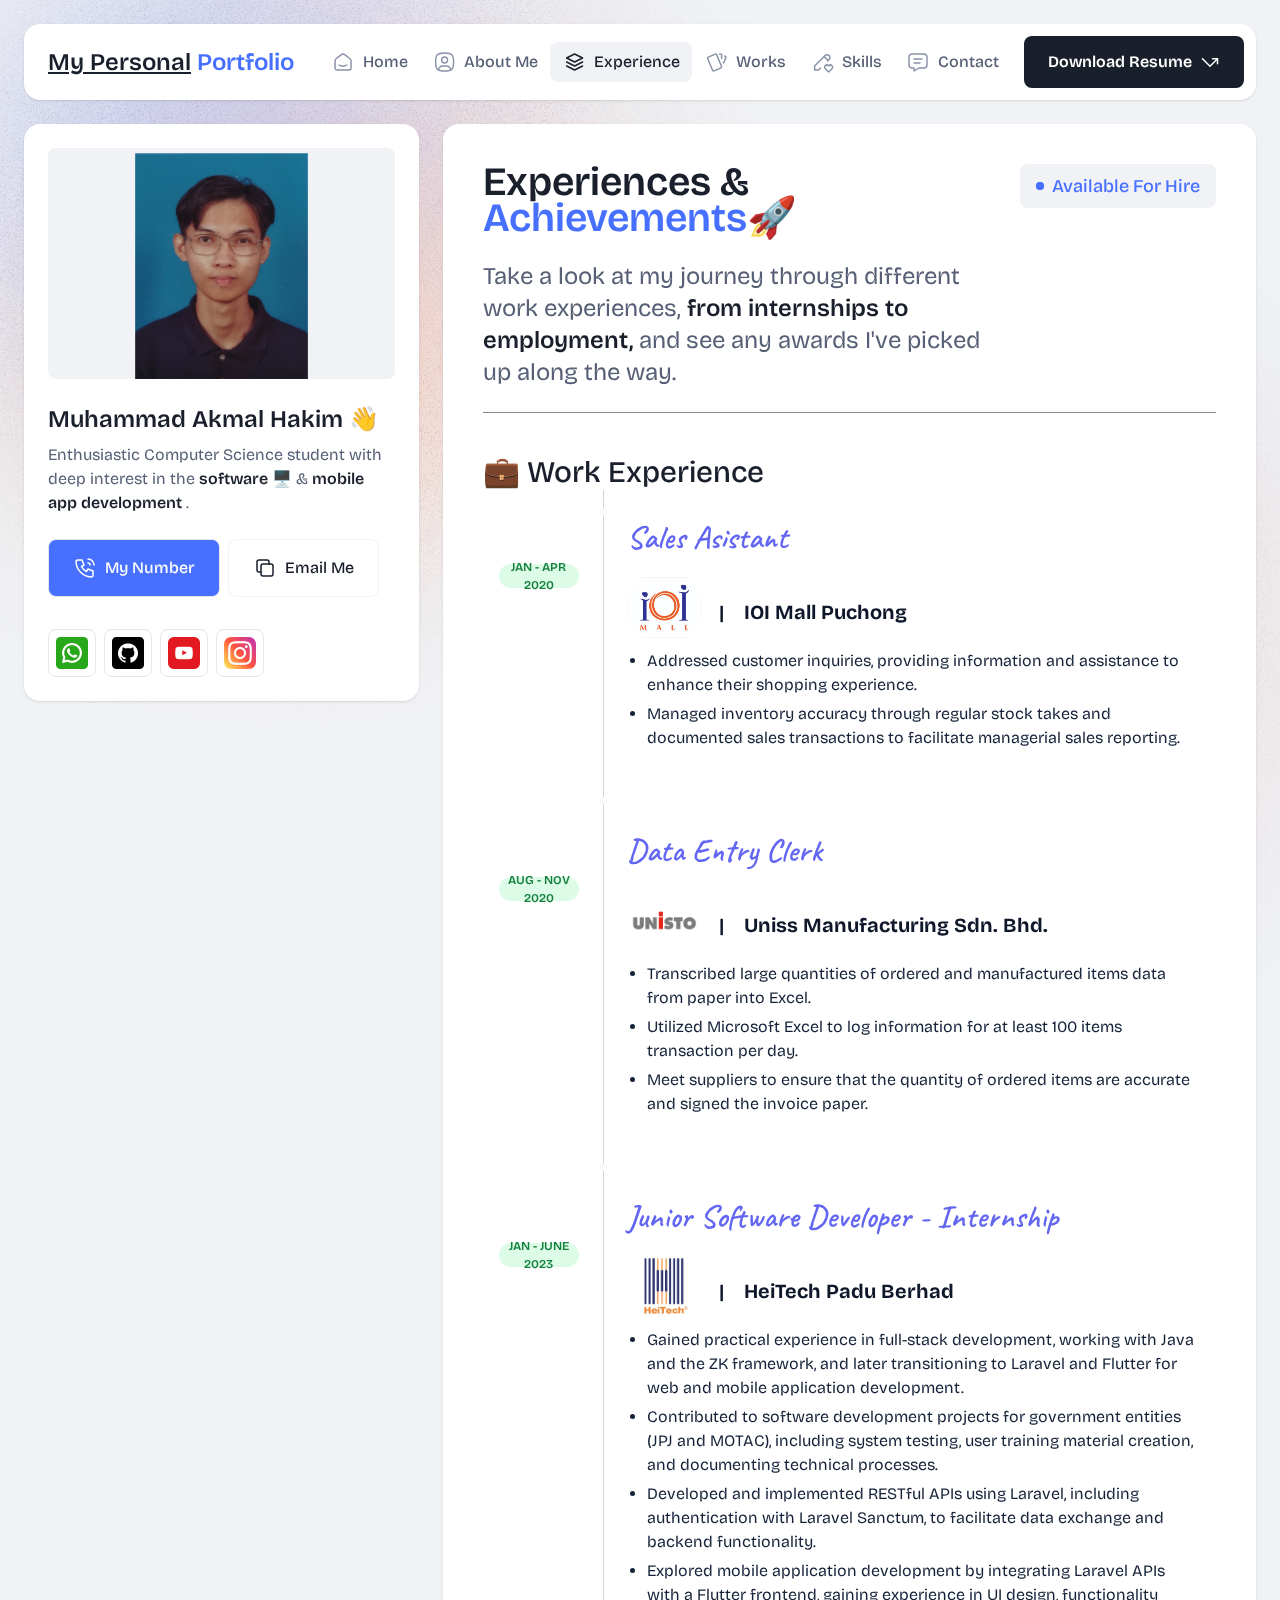
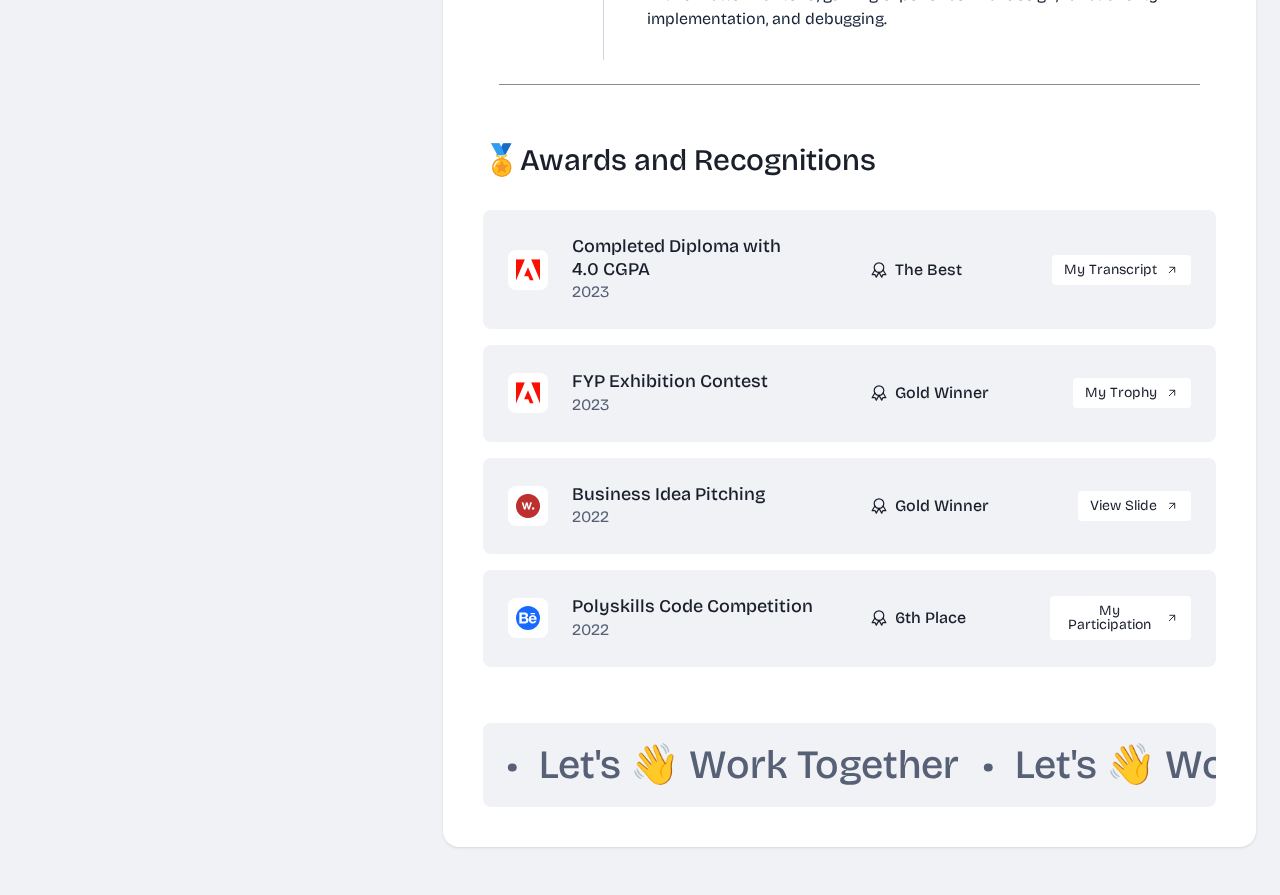
==== experience.html @ c5b94fe8 "Add files via upload" ====
<!DOCTYPE html>
<html lang="en" class="h-full">

<head>
    <!-- Required meta tags -->
    <meta charset="UTF-8" />
    <meta name="viewport" content="width=device-width, initial-scale=1.0" />
    <meta http-equiv="X-UA-Compatible" content="ie=edge" />

    <!-- Title -->
    <title>Project HCI</title>

    <!-- Favicon -->
    <link rel="icon" href="assets/img/favicon.svg" type="image/svg+xml">

    <!-- Fonts -->
    <link rel="preconnect" href="https://fonts.googleapis.com" />
    <link rel="preconnect" href="https://fonts.gstatic.com" crossorigin />
    <link href="https://fonts.googleapis.com/css2?family=Bricolage+Grotesque:opsz,wght@12..96,300;12..96,400;12..96,500;12..96,600;12..96,700&display=swap" rel="stylesheet" />
    <link href="https://fonts.googleapis.com/css2?family=Caveat&display=swap" rel="stylesheet">
    <!-- Styles -->
    <link rel="stylesheet" type="text/css" href="./assets/css/swiper-bundle.min.css" />
    <link rel="stylesheet" type="text/css" href="./assets/css/venobox.min.css" />
    <link rel="stylesheet" type="text/css" href="./assets/css/style.css" />
    <link rel="stylesheet" href="assets/css/showpic.css">
    <!-- <link rel="stylesheet" href="assets/css/timeline.css"> -->

    <!-- <link href="//maxcdn.bootstrapcdn.com/bootstrap/4.1.1/css/bootstrap.min.css" rel="stylesheet" id="bootstrap-css">
<script src="//maxcdn.bootstrapcdn.com/bootstrap/4.1.1/js/bootstrap.min.js"></script>
<script src="//cdnjs.cloudflare.com/ajax/libs/jquery/3.2.1/jquery.min.js"></script> -->
<style>
    .timeline-content ul {
    list-style-type: disc; /* Or 'circle', 'square', etc. */
    padding-left: 20px; /* Adjust for spacing */
}

.timeline-content li {
    margin-bottom: 5px; /* Optional: Add spacing between list items */
}

    h1 {
        font-size: 2.5rem; /* Adjust the size */
        color: #333;       /* Change the color */
        text-align: center; /* Center the text */
        margin-bottom: 1rem; /* Add some spacing below */
    }

    .my-timeline {
        margin-top: -1.5rem; /* Equivalent to -my-6 */
        margin-bottom: -1.5rem;
    }

    .timeline-item-container {
        position: relative;
        padding-left: 2rem; /* Equivalent to pl-8 */
        padding-top: 1.5rem; /* Equivalent to py-6 */
        padding-bottom: 1.5rem;
    }

    @media (min-width: 640px) { /* Equivalent to sm: */
        .timeline-item-container {
            padding-left: 8rem; /* Equivalent to sm:pl-32 */
        }
    }

    .timeline-item-container:last-child::before {
        content: none; /* Equivalent to group-last:before:hidden */
    }

    .timeline-item-container::before {
        content: '';
        position: absolute;
        left: 0.5rem; /* Equivalent to left-2 */
        top: 0;
        height: 100%;
        border-left: 1px solid #CBD5E0; /* Equivalent to bg-slate-300 */
    }

    @media (min-width: 640px) { /* Equivalent to sm: */
        .timeline-item-container::before {
            left: 0rem;
            margin-left: 6.5rem; /* Approximation of sm:before:ml-[6.5rem] */
        }
    }

    .timeline-label {
        font-family: 'Caveat', cursive;
        font-weight: 600;
        font-size: 2rem; /* Equivalent to text-2xl */
        color: #6366f1; /* Equivalent to text-indigo-500 */
        margin-bottom: 0.25rem; /* Equivalent to mb-1 */
    }

    @media (min-width: 640px) { /* Equivalent to sm: */
        .timeline-label {
            margin-bottom: 0; /* Equivalent to sm:mb-0 */
        }
    }

    .timeline-details-container {
        display: flex;
        flex-direction: column;
        align-items: flex-start;
        margin-bottom: 0.25rem; /* Equivalent to mb-1 */
    }

    @media (min-width: 640px) { /* Equivalent to sm: */
        .timeline-details-container {
            flex-direction: row;
        }
    }

    .timeline-marker {
        position: absolute;
        left: 0.5rem; /* Equivalent to left-2 */
        top: 0.75rem; /* Approximate vertical alignment */
        width: 0.5rem; /* Equivalent to w-2 */
        height: 0.5rem; /* Equivalent to h-2 */
        background-color: #4f46e5; /* Equivalent to bg-indigo-600 */
        border: 4px solid #f8fafc; /* Equivalent to border-4 border-slate-50 */
        box-sizing: border-box; /* Equivalent to box-content */
        border-radius: 9999px; /* Equivalent to rounded-full */
        transform: translateX(-50%) translateY(0.375rem); /* Equivalent to -translate-x-1/2 -translate-y-1.5 approximation */
    }

    @media (min-width: 640px) { /* Equivalent to sm: */
        .timeline-marker {
            left: 0rem;
            margin-left: 6.5rem; /* Approximation of sm:after:ml-[6.5rem] */
        }
    }

    .timeline-date {
        position: absolute; /* Equivalent to sm:absolute */
        left: 0; /* Equivalent to sm:left-0 */
        transform: translateY(0.125rem); /* Equivalent to translate-y-0.5 approximation */
        display: inline-flex;
        align-items: center;
        justify-content: center;
        font-size: 0.75rem; /* Equivalent to text-xs */
        font-weight: 600; /* Equivalent to font-semibold */
        text-transform: uppercase;
        width: 5rem; /* Equivalent to w-20 */
        height: 1.5rem; /* Equivalent to h-6 */
        margin-bottom: 0.75rem; /* Equivalent to mb-3 */
        color: #15803d; /* Equivalent to text-emerald-600 */
        background-color: #dcfce7; /* Equivalent to bg-emerald-100 */
        border-radius: 9999px; /* Equivalent to rounded-full */
    }

    @media (min-width: 640px) { /* Equivalent to sm: */
        .timeline-date {
            margin-bottom: 0; /* Equivalent to sm:mb-0 */
        }
    }

    .timeline-title {
        /* border-left: 1px solid #4f46e5;
        height: 70px; */
        margin-left: 17px;
        margin-top: 35px;
        font-size: 1.25rem; /* Equivalent to text-xl */
        font-weight: bold;
        color: #0f172a; /* Equivalent to text-slate-900 */
    }

    .timeline-content {
        color: #152238; /* Equivalent to text-slate-500 */
    }
    .timeline-date-container {
    display: flex;
    flex-direction: column;
    align-items: center; /* Center the year and icon horizontally */
    text-align: center; /* Center the text */
}

.timeline-date {
    font-size: 0.75rem; /* Equivalent to text-xs */
    font-weight: 600; /* Equivalent to font-semibold */
    text-transform: uppercase;
    color: #15803d; /* Equivalent to text-emerald-600 */
    background-color: #dcfce7; /* Equivalent to bg-emerald-100 */
    border-radius: 9999px; /* Equivalent to rounded-full */
    padding: 0.25rem 0.5rem; /* Add some padding */
    margin-bottom: 0.5rem; /* Space between year and icon */
}

.timeline-icon {
    width: 75px; /* Adjust the size of your icon */
    height: 75px; /* Adjust the size of your icon */
    border-radius: 100%; /* Optional: Makes the icon circular */
    object-fit: contain; /* Ensures the image fits within the dimensions without distortion */
    display: block; /* Ensures the icon is treated as a block element */
    margin: 0 auto; /* Centers the icon horizontally */
    margin-top: 0.5rem; /* Adds spacing between the year and the icon */
}

hr.style7 {
	border-top: 1px solid #8c8b8b;
	border-bottom: 1px solid #fff;
}

</style>
</head>


<body class="relative h-screen overflow-y-auto overflow-x-hidden bg-light text-dark dark:bg-dark-2 dark:text-light">
    <div class="mx-auto flex max-w-screen-2xl flex-col justify-between gap-4 p-4 lg:gap-6 lg:p-6">
        <!-- Header -->
        <header class="sticky top-0 z-50">
            <div class="">
                <div class="flex items-center justify-between rounded-2xl bg-white p-3 shadow dark:bg-black dark:shadow-dark">
                    <!-- Logo -->
                    <a href="index.html" class="inline-flex items-center gap-3 px-3 text-2xl font-semibold text-dark dark:text-white">

                        <span><u>My Personal</u> <span class="text-primary"> Portfolio</span> </span>
                    </a>

                    <!-- Navigation menu -->
                    <ul class="hidden flex-1 flex-wrap items-center justify-center lg:flex">
                        <li class="group/menu-item ">
                            <a href="index.html" class="group inline-flex items-center gap-2 rounded-lg px-3 py-2 text-center text-base font-medium text-muted transition hover:bg-light hover:text-dark group-[.active]/menu-item:bg-light group-[.active]/menu-item:text-dark dark:hover:bg-dark-2 dark:hover:text-white dark:group-[.active]/menu-item:bg-dark-2 dark:group-[.active]/menu-item:text-white">
                                <svg xmlns="http://www.w3.org/2000/svg" viewBox="0 0 20 20" fill="none" stroke="currentColor" stroke-linecap="round" stroke-linejoin="round" stroke-width="1.2" class="h-6 w-6 text-[#8991A7] transition group-hover:text-dark group-[.active]/menu-item:text-dark dark:group-hover:text-white dark:group-[.active]/menu-item:text-white">
                                    <path d="M15.833 7.258 11.39 3.802a2.222 2.222 0 0 0-2.728 0L4.216 7.258a2.22 2.22 0 0 0-.858 1.754v6a1.667 1.667 0 0 0 1.667 1.667h10a1.667 1.667 0 0 0 1.667-1.666v-6c0-.686-.317-1.334-.859-1.755Z" />
                                    <path d="M13.333 12.5c-1.841 1.11-4.826 1.11-6.667 0" />
                                </svg>
                                <span>Home</span>
                            </a>
                        </li>
                        <li class="group/menu-item ">
                            <a href="about.html" class="group inline-flex items-center gap-2 rounded-lg px-3 py-2 text-center text-base font-medium text-muted transition hover:bg-light hover:text-dark group-[.active]/menu-item:bg-light group-[.active]/menu-item:text-dark dark:hover:bg-dark-2 dark:hover:text-white dark:group-[.active]/menu-item:bg-dark-2 dark:group-[.active]/menu-item:text-white">
                                <svg xmlns="http://www.w3.org/2000/svg" viewBox="0 0 20 20" fill="none" stroke="currentColor" stroke-linecap="round" stroke-linejoin="round" stroke-width="1.2" class="h-6 w-6 text-[#8991A7] transition group-hover:text-dark group-[.active]/menu-item:text-dark dark:group-hover:text-white dark:group-[.active]/menu-item:text-white">
                                    <path d="M10.5 10.833a2.5 2.5 0 1 0 0-5 2.5 2.5 0 0 0 0 5Z" />
                                    <path d="M10.5 2.5c6 0 7.5 1.5 7.5 7.5s-1.5 7.5-7.5 7.5S3 16 3 10s1.5-7.5 7.5-7.5Z" />
                                    <path d="M5.5 16.708v-.041a3.333 3.333 0 0 1 3.333-3.334h3.334a3.333 3.333 0 0 1 3.333 3.334v.041" />
                                </svg>
                                <span>About Me</span>
                            </a>
                        </li>
                        <li class="group/menu-item active">
                            <a href="experience.html" class="group inline-flex items-center gap-2 rounded-lg px-3 py-2 text-center text-base font-medium text-muted transition hover:bg-light hover:text-dark group-[.active]/menu-item:bg-light group-[.active]/menu-item:text-dark dark:hover:bg-dark-2 dark:hover:text-white dark:group-[.active]/menu-item:bg-dark-2 dark:group-[.active]/menu-item:text-white">
                                <svg xmlns="http://www.w3.org/2000/svg" viewBox="0 0 20 20" fill="none" stroke="currentColor" stroke-linecap="round" stroke-linejoin="round" stroke-width="1.2" class="h-6 w-6 text-[#8991A7] transition group-hover:text-dark group-[.active]/menu-item:text-dark dark:group-hover:text-white dark:group-[.active]/menu-item:text-white">
                                    <path d="M10.5 3.333 3.833 6.667 10.5 10l6.667-3.333L10.5 3.333ZM3.833 10l6.667 3.333L17.167 10M3.833 13.333l6.667 3.334 6.667-3.334" />
                                </svg>
                                <span>Experience</span>
                            </a>
                        </li>
                        <li class="group/menu-item ">
                            <a href="project.html" class="group inline-flex items-center gap-2 rounded-lg px-3 py-2 text-center text-base font-medium text-muted transition hover:bg-light hover:text-dark group-[.active]/menu-item:bg-light group-[.active]/menu-item:text-dark dark:hover:bg-dark-2 dark:hover:text-white dark:group-[.active]/menu-item:bg-dark-2 dark:group-[.active]/menu-item:text-white">
                                <svg xmlns="http://www.w3.org/2000/svg" viewBox="0 0 20 20" fill="none" stroke="currentColor" stroke-linecap="round" stroke-linejoin="round" stroke-width="1.2" class="h-6 w-6 text-[#8991A7] transition group-hover:text-dark group-[.active]/menu-item:text-dark dark:group-hover:text-white dark:group-[.active]/menu-item:text-white">
                                    <path d="m3.503 5.998 5.949-2.591a.8.8 0 0 1 1.058.439l4.103 9.918a.834.834 0 0 1-.428 1.087l-5.948 2.59a.8.8 0 0 1-1.059-.438l-4.103-9.92a.833.833 0 0 1 .428-1.085ZM13 3.333h.833a.833.833 0 0 1 .834.834v2.916M17.167 5c.22.093.433.18.64.263a.833.833 0 0 1 .442 1.092l-1.915 4.478" />
                                </svg>
                                <span>Works</span>
                            </a>
                        </li>
                        <li class="group/menu-item ">
                            <a href="skill.html" class="group inline-flex items-center gap-2 rounded-lg px-3 py-2 text-center text-base font-medium text-muted transition hover:bg-light hover:text-dark group-[.active]/menu-item:bg-light group-[.active]/menu-item:text-dark dark:hover:bg-dark-2 dark:hover:text-white dark:group-[.active]/menu-item:bg-dark-2 dark:group-[.active]/menu-item:text-white">
                                <svg xmlns="http://www.w3.org/2000/svg" viewBox="0 0 20 20" fill="none" stroke="currentColor" stroke-linecap="round" stroke-linejoin="round" stroke-width="1.2" class="h-6 w-6 text-[#8991A7] transition group-hover:text-dark group-[.active]/menu-item:text-dark dark:group-hover:text-white dark:group-[.active]/menu-item:text-white">
                                    <path d="m14.667 9.167 1.25-1.25a2.357 2.357 0 1 0-3.333-3.334l-8.75 8.75v3.334h3.333L8.834 15m2.916-9.583 3.333 3.333m.417 9.583 2.792-2.736a1.785 1.785 0 0 0 .004-2.56 1.87 1.87 0 0 0-2.608-.005l-.186.184-.186-.184a1.869 1.869 0 0 0-2.607-.005 1.787 1.787 0 0 0-.005 2.56l2.796 2.746Z" />
                                </svg>
                                <span>Skills</span>
                            </a>
                        </li>
                        <li class="group/menu-item">
                            <a href="contact.html" class="group inline-flex items-center gap-2 rounded-lg px-3 py-2 text-center text-base font-medium text-muted transition hover:bg-light hover:text-dark group-[.active]/menu-item:bg-light group-[.active]/menu-item:text-dark dark:hover:bg-dark-2 dark:hover:text-white dark:group-[.active]/menu-item:bg-dark-2 dark:group-[.active]/menu-item:text-white">
                                <svg xmlns="http://www.w3.org/2000/svg" viewBox="0 0 20 20" fill="none" stroke="currentColor" stroke-linecap="round" stroke-linejoin="round" stroke-width="1.2" class="h-6 w-6 text-[#8991A7] transition group-hover:text-dark group-[.active]/menu-item:text-dark dark:group-hover:text-white dark:group-[.active]/menu-item:text-white">
                                    <path d="M6.667 7.5h6.666m-6.666 3.333h5M15 3.333a2.5 2.5 0 0 1 2.5 2.5V12.5A2.5 2.5 0 0 1 15 15h-4.167l-4.166 2.5V15H5a2.5 2.5 0 0 1-2.5-2.5V5.833a2.5 2.5 0 0 1 2.5-2.5h10Z" />
                                </svg>
                                <span>Contact</span>
                            </a>
                        </li>
                    </ul>

                    <!-- Header buttons -->
                    <a href="assets/Akmal-Hakim-Resume.docx" class="inline-flex items-center gap-2 rounded-lg bg-dark px-6 py-4 text-center text-base font-semibold leading-tight text-white transition hover:bg-primary dark:bg-dark-2 dark:text-white dark:hover:bg-primary dark:hover:text-white">
                        <span>Download Resume</span>
                        <svg xmlns="http://www.w3.org/2000/svg" fill="none" viewBox="0 0 20 20" stroke="currentColor" stroke-linecap="round" stroke-linejoin="round" stroke-width="1.5" class="h-5 w-5">
                            <path d="M17.5 11.667v-5h-5" />
                            <path d="m17.5 6.667-7.5 7.5-7.5-7.5" />
                        </svg>
                    </a>
                </div>
            </div>
        </header>
        <!-- Header end -->

        <!-- Mobile menu -->
        <div id="mobile-menu" class="hs-overlay fixed bottom-0 start-0 top-0 z-[60] hidden h-full w-64 -translate-x-full transform overflow-y-auto bg-white transition-all duration-300 hs-overlay-open:translate-x-0 dark:bg-black [&::-webkit-scrollbar-thumb]:rounded-full [&::-webkit-scrollbar-thumb]:bg-gray-300 [&::-webkit-scrollbar-track]:bg-gray-100 [&::-webkit-scrollbar]:w-2">
            <div class="flex h-full flex-col justify-between gap-5 p-5">
                <div class="">
                     <!-- Logo -->
                     <a href="index.html" class="inline-flex items-center gap-3 px-3 text-2xl font-semibold text-dark dark:text-white">

                        <span><u>My Personal</u> <span class="text-primary"> Portfolio</span> </span>
                    </a>
                </div>

                <ul class="mt-4 flex flex-1 flex-col gap-2">
                    <li class="group/menu-item ">
                        <a href="index.html" class="group inline-flex w-full items-center gap-2 rounded-lg px-3 py-2 text-center text-base font-medium text-muted transition hover:bg-light hover:text-dark group-[.active]/menu-item:bg-light group-[.active]/menu-item:text-dark dark:hover:bg-dark-2 dark:hover:text-white dark:group-[.active]/menu-item:bg-dark-2 dark:group-[.active]/menu-item:text-white">
                            <svg xmlns="http://www.w3.org/2000/svg" viewBox="0 0 20 20" fill="none" stroke="currentColor" stroke-linecap="round" stroke-linejoin="round" stroke-width="1.2" class="h-6 w-6 text-[#8991A7] transition group-hover:text-dark group-[.active]/menu-item:text-dark dark:group-hover:text-white dark:group-[.active]/menu-item:text-white">
                                <path d="M15.833 7.258 11.39 3.802a2.222 2.222 0 0 0-2.728 0L4.216 7.258a2.22 2.22 0 0 0-.858 1.754v6a1.667 1.667 0 0 0 1.667 1.667h10a1.667 1.667 0 0 0 1.667-1.666v-6c0-.686-.317-1.334-.859-1.755Z" />
                                <path d="M13.333 12.5c-1.841 1.11-4.826 1.11-6.667 0" />
                            </svg>
                            <span>Home</span>
                        </a>
                    </li>
                    <li class="group/menu-item ">
                        <a href="about.html" class="group inline-flex w-full items-center gap-2 rounded-lg px-3 py-2 text-center text-base font-medium text-muted transition hover:bg-light hover:text-dark group-[.active]/menu-item:bg-light group-[.active]/menu-item:text-dark dark:hover:bg-dark-2 dark:hover:text-white dark:group-[.active]/menu-item:bg-dark-2 dark:group-[.active]/menu-item:text-white">
                            <svg xmlns="http://www.w3.org/2000/svg" viewBox="0 0 20 20" fill="none" stroke="currentColor" stroke-linecap="round" stroke-linejoin="round" stroke-width="1.2" class="h-6 w-6 text-[#8991A7] transition group-hover:text-dark group-[.active]/menu-item:text-dark dark:group-hover:text-white dark:group-[.active]/menu-item:text-white">
                                <path d="M10.5 10.833a2.5 2.5 0 1 0 0-5 2.5 2.5 0 0 0 0 5Z" />
                                <path d="M10.5 2.5c6 0 7.5 1.5 7.5 7.5s-1.5 7.5-7.5 7.5S3 16 3 10s1.5-7.5 7.5-7.5Z" />
                                <path d="M5.5 16.708v-.041a3.333 3.333 0 0 1 3.333-3.334h3.334a3.333 3.333 0 0 1 3.333 3.334v.041" />
                            </svg>
                            <span>About</span>
                        </a>
                    </li>
                    <li class="group/menu-item active">
                        <a href="experience.html" class="group inline-flex w-full items-center gap-2 rounded-lg px-3 py-2 text-center text-base font-medium text-muted transition hover:bg-light hover:text-dark group-[.active]/menu-item:bg-light group-[.active]/menu-item:text-dark dark:hover:bg-dark-2 dark:hover:text-white dark:group-[.active]/menu-item:bg-dark-2 dark:group-[.active]/menu-item:text-white">
                            <svg xmlns="http://www.w3.org/2000/svg" viewBox="0 0 20 20" fill="none" stroke="currentColor" stroke-linecap="round" stroke-linejoin="round" stroke-width="1.2" class="h-6 w-6 text-[#8991A7] transition group-hover:text-dark group-[.active]/menu-item:text-dark dark:group-hover:text-white dark:group-[.active]/menu-item:text-white">
                                <path d="M10.5 3.333 3.833 6.667 10.5 10l6.667-3.333L10.5 3.333ZM3.833 10l6.667 3.333L17.167 10M3.833 13.333l6.667 3.334 6.667-3.334" />
                            </svg>
                            <span>Services</span>
                        </a>
                    </li>
                    <li class="group/menu-item ">
                        <a href="project.html" class="group inline-flex w-full items-center gap-2 rounded-lg px-3 py-2 text-center text-base font-medium text-muted transition hover:bg-light hover:text-dark group-[.active]/menu-item:bg-light group-[.active]/menu-item:text-dark dark:hover:bg-dark-2 dark:hover:text-white dark:group-[.active]/menu-item:bg-dark-2 dark:group-[.active]/menu-item:text-white">
                            <svg xmlns="http://www.w3.org/2000/svg" viewBox="0 0 20 20" fill="none" stroke="currentColor" stroke-linecap="round" stroke-linejoin="round" stroke-width="1.2" class="h-6 w-6 text-[#8991A7] transition group-hover:text-dark group-[.active]/menu-item:text-dark dark:group-hover:text-white dark:group-[.active]/menu-item:text-white">
                                <path d="m3.503 5.998 5.949-2.591a.8.8 0 0 1 1.058.439l4.103 9.918a.834.834 0 0 1-.428 1.087l-5.948 2.59a.8.8 0 0 1-1.059-.438l-4.103-9.92a.833.833 0 0 1 .428-1.085ZM13 3.333h.833a.833.833 0 0 1 .834.834v2.916M17.167 5c.22.093.433.18.64.263a.833.833 0 0 1 .442 1.092l-1.915 4.478" />
                            </svg>
                            <span>Works</span>
                        </a>
                    </li>
                    <li class="group/menu-item ">
                        <a href="skill.html" class="group inline-flex w-full items-center gap-2 rounded-lg px-3 py-2 text-center text-base font-medium text-muted transition hover:bg-light hover:text-dark group-[.active]/menu-item:bg-light group-[.active]/menu-item:text-dark dark:hover:bg-dark-2 dark:hover:text-white dark:group-[.active]/menu-item:bg-dark-2 dark:group-[.active]/menu-item:text-white">
                            <svg xmlns="http://www.w3.org/2000/svg" viewBox="0 0 20 20" fill="none" stroke="currentColor" stroke-linecap="round" stroke-linejoin="round" stroke-width="1.2" class="h-6 w-6 text-[#8991A7] transition group-hover:text-dark group-[.active]/menu-item:text-dark dark:group-hover:text-white dark:group-[.active]/menu-item:text-white">
                                <path d="m14.667 9.167 1.25-1.25a2.357 2.357 0 1 0-3.333-3.334l-8.75 8.75v3.334h3.333L8.834 15m2.916-9.583 3.333 3.333m.417 9.583 2.792-2.736a1.785 1.785 0 0 0 .004-2.56 1.87 1.87 0 0 0-2.608-.005l-.186.184-.186-.184a1.869 1.869 0 0 0-2.607-.005 1.787 1.787 0 0 0-.005 2.56l2.796 2.746Z" />
                            </svg>
                            <span>Blog</span>
                        </a>
                    </li>
                    <li class="group/menu-item ">
                        <a href="contact.html" class="group inline-flex w-full items-center gap-2 rounded-lg px-3 py-2 text-center text-base font-medium text-muted transition hover:bg-light hover:text-dark group-[.active]/menu-item:bg-light group-[.active]/menu-item:text-dark dark:hover:bg-dark-2 dark:hover:text-white dark:group-[.active]/menu-item:bg-dark-2 dark:group-[.active]/menu-item:text-white">
                            <svg xmlns="http://www.w3.org/2000/svg" viewBox="0 0 20 20" fill="none" stroke="currentColor" stroke-linecap="round" stroke-linejoin="round" stroke-width="1.2" class="h-6 w-6 text-[#8991A7] transition group-hover:text-dark group-[.active]/menu-item:text-dark dark:group-hover:text-white dark:group-[.active]/menu-item:text-white">
                                <path d="M6.667 7.5h6.666m-6.666 3.333h5M15 3.333a2.5 2.5 0 0 1 2.5 2.5V12.5A2.5 2.5 0 0 1 15 15h-4.167l-4.166 2.5V15H5a2.5 2.5 0 0 1-2.5-2.5V5.833a2.5 2.5 0 0 1 2.5-2.5h10Z" />
                            </svg>
                            <span>Contact</span>
                        </a>
                    </li>
                </ul>

                <div class="flex flex-col gap-3">
                    <button data-hs-theme-click-value="dark" class="hs-dark-mode flex w-full items-center justify-start gap-2 rounded-lg px-4 py-2 text-center text-sm text-muted transition hover:bg-light hs-dark-mode-active:hidden dark:hover:bg-dark dark:hover:text-white">
                        <svg xmlns="http://www.w3.org/2000/svg" fill="currentColor" viewBox="0 0 24 24" class="h-6 w-6">
                            <path d="M11.8 3a8.656 8.656 0 0 0-4.523 1.28A8.918 8.918 0 0 0 4.04 7.756a9.167 9.167 0 0 0 .44 9.24 8.863 8.863 0 0 0 3.553 3.137 8.633 8.633 0 0 0 4.624.824 8.69 8.69 0 0 0 4.381-1.723 8.973 8.973 0 0 0 2.892-3.78c.3-.738-.419-1.48-1.142-1.179a5.604 5.604 0 0 1-3.892.15 5.74 5.74 0 0 1-3.083-2.431 5.956 5.956 0 0 1-.848-3.886c.17-1.357.8-2.61 1.78-3.541l.069-.072c.485-.567.099-1.488-.668-1.488h-.234l-.06-.005L11.8 3Z" />
                        </svg>

                        <span>Change appearance</span>
                    </button>

                    <button data-hs-theme-click-value="light" class="hs-dark-mode hidden w-full items-center justify-start gap-2 rounded-lg px-4 py-2 text-center text-sm text-muted transition hover:bg-light hs-dark-mode-active:flex dark:hover:bg-dark dark:hover:text-white">
                        <svg xmlns="http://www.w3.org/2000/svg" fill="currentColor" viewBox="0 0 24 24" class="h-6 w-6">
                            <path d="M10 15.833a.833.833 0 0 1 .828.736l.005.098v.833a.833.833 0 0 1-1.66.097l-.006-.097v-.833a.833.833 0 0 1 .833-.834Zm5.26-1.741.08.069.582.583a.833.833 0 0 1-1.1 1.248l-.078-.07-.583-.583a.833.833 0 0 1 1.015-1.306l.085.059Zm-9.42.068a.833.833 0 0 1 .068 1.1l-.069.08-.583.582a.833.833 0 0 1-1.248-1.1l.07-.078.583-.583a.833.833 0 0 1 1.178 0ZM3.333 9.167a.833.833 0 0 1 .098 1.66l-.098.006H2.5a.833.833 0 0 1-.098-1.66l.098-.006h.833Zm14.167 0a.833.833 0 0 1 .098 1.66l-.098.006h-.833a.833.833 0 0 1-.098-1.66l.098-.006h.833ZM5.178 4.008l.078.07.583.583a.833.833 0 0 1-1.1 1.247l-.078-.069-.583-.583A.833.833 0 0 1 5.092 3.95l.086.058Zm10.744.069a.833.833 0 0 1 .07 1.1l-.07.079-.583.583a.833.833 0 0 1-1.247-1.1l.069-.078.583-.584a.833.833 0 0 1 1.178 0ZM10 1.667a.833.833 0 0 1 .828.736l.005.097v.833a.833.833 0 0 1-1.66.098l-.006-.098V2.5A.833.833 0 0 1 10 1.667Zm0 4.166a4.167 4.167 0 1 1-4.163 4.348L5.833 10l.004-.18A4.167 4.167 0 0 1 10 5.832Z" />
                        </svg>

                        <span>Change appearance</span>
                    </button>

                    <a href="contact.html" class="inline-flex w-full items-center justify-center gap-2 rounded-lg bg-dark px-6 py-4 text-center text-base font-semibold leading-tight text-white transition hover:bg-primary dark:bg-dark-2 dark:text-white dark:hover:bg-primary dark:hover:text-white">
                        <span>Let's Talk</span>
                        <svg xmlns="http://www.w3.org/2000/svg" fill="none" viewBox="0 0 20 20" stroke="currentColor" stroke-linecap="round" stroke-linejoin="round" stroke-width="1.5" class="h-5 w-5">
                            <path d="M17.5 11.667v-5h-5" />
                            <path d="m17.5 6.667-7.5 7.5-7.5-7.5" />
                        </svg>
                    </a>
                </div>
            </div>
        </div>


        <main class="grid grid-cols-1 gap-4 lg:grid-cols-3 lg:gap-6">
            <!-- Intro -->
            <div class="">
                <div class="rounded-2xl bg-white p-6 shadow dark:bg-black dark:shadow-dark lg:sticky lg:top-24">
                    <div class="aspect-6/4 overflow-hidden rounded-lg bg-light pt-4 text-center dark:bg-dark-2">
                        <img src="assets/img/profile.png" alt="" class="inline-block h-full w-full scale-110 object-contain object-bottom" />
                    </div>

                    <div class="mt-6">
                        <h3 class="text-2xl font-semibold dark:text-light">Muhammad Akmal Hakim 👋</h3>
                        <p class="mt-2 text-muted dark:text-light/70">
                            Enthusiastic Computer Science student with deep interest in the
                            <span class="font-semibold text-dark dark:text-white">
                                software
                                </span>
                            🖥️ &
                            <span class="font-semibold text-dark dark:text-white">
                                mobile app development
                                </span>
                        .
                        </p>

                        <!-- CTA buttons -->
                    <div class="mt-6 flex flex-wrap gap-2">
                        <button type="button" data-clipboard-text="+601172731088" data-clipboard-action="copy" data-clipboard-success-text="Phone number copied!" class="js-clipboard hs-tooltip inline-flex items-center gap-x-2 rounded-lg border border-primary bg-primary px-6 py-4 font-medium text-white transition hover:bg-blue-600 focus:outline-none focus:ring disabled:pointer-events-none disabled:opacity-50">
                            <svg xmlns="http://www.w3.org/2000/svg" viewBox="0 0 24 24" fill="none" stroke="currentColor" stroke-linecap="round" stroke-linejoin="round" stroke-width="1.5" class="h-6 w-6">
                                <path d="M5 4h4l2 5-2.5 1.5a11 11 0 0 0 5 5L15 13l5 2v4a2 2 0 0 1-2 2A16 16 0 0 1 3 6a2 2 0 0 1 2-2Zm10 3a2 2 0 0 1 2 2m-2-6a6 6 0 0 1 6 6" />
                            </svg>
                            <span>My Number</span>
                            <span
                                class="hs-tooltip-content invisible z-10 hidden rounded-lg bg-gray-900 px-2 py-1 text-xs font-medium text-white opacity-0 shadow-sm transition-opacity dark:bg-slate-700"
                                role="tooltip">
                                Phone number copied!
                            </span>
                        </button>
                        <a href="https://mail.google.com/mail/?view=cm&to=mkim8189@gmail.com" class="inline-flex items-center gap-x-2 rounded-lg border border-light bg-transparent px-6 py-4 font-medium text-dark transition [--trigger:focus] hover:bg-light focus:outline-none focus:ring disabled:pointer-events-none disabled:opacity-50 dark:border-dark dark:text-light/70 dark:hover:bg-dark dark:hover:text-white" target="_blank" rel="noopener noreferrer">
                            <svg xmlns="http://www.w3.org/2000/svg" viewBox="0 0 24 24" fill="none" stroke="currentColor" stroke-linecap="round" stroke-linejoin="round" stroke-width="1.5" class="h-6 w-6">
                                <path d="M8 10a2 2 0 0 1 2-2h8a2 2 0 0 1 2 2v8a2 2 0 0 1-2 2h-8a2 2 0 0 1-2-2v-8Z" />
                                <path d="M16 8V6a2 2 0 0 0-2-2H6a2 2 0 0 0-2 2v8a2 2 0 0 0 2 2h2" />
                            </svg>
                            <span>Email Me</span>
                        </a>
                    </div>

                    <!-- Social -->
                    <div class="mt-8 flex flex-wrap items-center gap-2">
                        <a href="https://wa.me/qr/MSPAYRJ6DAR3L1" target="_blank" rel="noopener noreferrer" class="flex h-12 w-12 items-center justify-center rounded-lg border border-slate-200 bg-transparent text-center text-slate-600 transition hover:text-primary focus:outline-none focus:ring disabled:pointer-events-none disabled:opacity-50 dark:border-transparent dark:bg-dark-2 dark:text-slate-500 dark:hover:text-primary">
                            <img src="assets/img/whatsapp.png" alt="WhatsApp" class="h-8 w-8">
                        </a>
                        <a href="https://github.com/MalKim007" target="_blank" rel="noopener noreferrer" class="flex h-12 w-12 items-center justify-center rounded-lg border border-slate-200 bg-transparent text-center text-slate-600 transition hover:text-primary focus:outline-none focus:ring disabled:pointer-events-none disabled:opacity-50 dark:border-transparent dark:bg-dark-2 dark:text-slate-500 dark:hover:text-primary">
                            <img src="assets/img/github.png" alt="GitHub" class="h-8 w-8">
                        </a>
                        <a href="https://www.youtube.com/@malkim007" target="_blank" rel="noopener noreferrer" class="flex h-12 w-12 items-center justify-center rounded-lg border border-slate-200 bg-transparent text-center text-slate-600 transition hover:text-primary focus:outline-none focus:ring disabled:pointer-events-none disabled:opacity-50 dark:border-transparent dark:bg-dark-2 dark:text-slate-500 dark:hover:text-primary">
                            <img src="assets/img/youtube.png" alt="YouTube" class="h-8 w-8">
                        </a>
                        <a href="https://www.instagram.com/mal7kim_?igsh=MTcyd2lkbmZ3aXdxdA==" target="_blank" rel="noopener noreferrer" class="flex h-12 w-12 items-center justify-center rounded-lg border border-slate-200 bg-transparent text-center text-slate-600 transition hover:text-primary focus:outline-none focus:ring disabled:pointer-events-none disabled:opacity-50 dark:border-transparent dark:bg-dark-2 dark:text-slate-500 dark:hover:text-primary">
                            <img src="assets/img/instagram.png" alt="Instagram" class="h-8 w-8">
                        </a>
                    </div>
                    </div>
                </div>
            </div>

            <!-- Services -->
            <div class="rounded-2xl bg-white p-6 shadow dark:bg-black dark:shadow-dark lg:col-span-2 lg:p-10">
                <div class="flex flex-col-reverse items-start gap-6 lg:flex-row lg:gap-10">
                    <div class="">
                        <h2 class="text-3xl font-semibold text-dark dark:text-light lg:text-[40px]">
                            Experiences & <span class="text-primary">Achievements🚀</span>
                        </h2>
                        <p class="mt-4 text-lg text-muted dark:text-light/70 lg:mt-6 lg:text-2xl">
                            Take a look at my journey through different work experiences,  
                            <span class="font-semibold text-dark dark:text-white">
                                from internships to employment,
								</span>
                                and see any awards I've picked up along the way.
                        </p>
                    </div>
                    <div class="flex items-center justify-center gap-2 whitespace-nowrap rounded-lg bg-light px-4 py-2 text-center text-base font-medium leading-none text-primary dark:bg-dark-2 lg:text-lg">
                        <span class="relative flex h-2 w-2 shrink-0">
								<span
									class="absolute inline-flex h-full w-full animate-ping rounded-full bg-primary opacity-75 dark:bg-light"></span>
                        <span
									class="relative inline-flex h-2 w-2 rounded-full bg-primary"></span>
                        </span>
                        <span>Available For Hire</span>
                    </div>
                </div>

               <!-- timeline -->
               <br><hr class="style7"> <br >
<h1></h1>
<h3 class="text-2xl font-medium text-dark dark:text-light lg:text-3xl">
    💼 Work Experience
</h3>
<!-- <div class="timeline-title">Acme was founded in Milan, Italy</div> -->
<br>
<div class="w-full max-w-6xl mx-auto px-4 md:px-6 py-24">
    <div class="flex flex-col justify-center divide-y divide-slate-200 [&>*]:py-16">

        <div class="w-full max-w-3xl mx-auto">
            <div class="my-timeline">

                <!-- Item #1 -->
                <div class="timeline-item-container">
                    <!-- Purple label -->
                    <div class="timeline-label">Sales Asistant</div>
                    <!-- Vertical line (::before) ~ Date ~ Title ~ Circle marker (::after) -->
                    <div class="timeline-details-container">
                        <div class="timeline-date-container">
                            <time class="timeline-date">Jan - Apr 2020</time>
                            <img src="assets/img/ioi.jpg" alt="Timeline Icon" class="timeline-icon"> <!-- Your custom icon -->
                        </div>
                        <div class="timeline-marker"></div>
                        <div class="timeline-title">| &nbsp;&nbsp; IOI Mall Puchong</div>
                    </div>
                    
                    <!-- Content -->
                    <div class="timeline-content">
                        <ul>
                            <li>Addressed customer inquiries, providing information and assistance to enhance their shopping experience.</li>
                            <li>Managed inventory accuracy through regular stock takes and documented sales transactions to facilitate managerial sales reporting.</li>
                            
                          </ul>
                    </div>
                </div>

                <!-- Item #2 -->
                <div class="timeline-item-container">
                    <!-- Purple label -->
                     <br>
                    <div class="timeline-label">Data Entry Clerk</div>
                    <!-- Vertical line (::before) ~ Date ~ Title ~ Circle marker (::after) -->
                    <div class="timeline-details-container">
                        <div class="timeline-date-container">
                            <time class="timeline-date">Aug - Nov 2020</time>
                            <img src="assets/img/unisto.webp" alt="Timeline Icon" class="timeline-icon"> <!-- Your custom icon -->
                        </div>
                        <div class="timeline-marker"></div>
                        <div class="timeline-title">| &nbsp;&nbsp; Uniss Manufacturing Sdn. Bhd.</div>
                    </div>
                    
                    <!-- Content -->
                    <div class="timeline-content">
                        <ul>
                            <li>Transcribed large quantities of ordered and manufactured items data from paper into Excel.</li>
                            <li>Utilized Microsoft Excel to log information for at least 100 items transaction per day.</li>
                            <li>Meet suppliers to ensure that the quantity of ordered items are accurate and signed the invoice paper.
                            </li>
                          </ul>
                    </div>
                </div>

                <!-- Item #3 -->
                <div class="timeline-item-container">
                    <!-- Purple label -->
                     <br>
                    <div class="timeline-label">Junior Software Developer - Internship</div>
                    <!-- Vertical line (::before) ~ Date ~ Title ~ Circle marker (::after) -->
                    <div class="timeline-details-container">
                        <div class="timeline-date-container">
                            <time class="timeline-date">Jan - June 2023</time>
                            <img src="assets/img/htp.jpg" alt="Timeline Icon" class="timeline-icon"> <!-- Your custom icon -->
                        </div>
                        <div class="timeline-marker"></div>
                        <div class="timeline-title">| &nbsp;&nbsp; HeiTech Padu Berhad</div>
                    </div>
                    
                    <!-- Content -->
                    <div class="timeline-content">
                        <ul>
                            <li>Gained practical experience in full-stack development, working with Java and the ZK framework, and later transitioning to Laravel and Flutter for web and mobile application development.</li>
                            <li>Contributed to software development projects for government entities (JPJ and MOTAC), including system testing, user training material creation, and documenting technical processes.</li>
                            <li>Developed and implemented RESTful APIs using Laravel, including authentication with Laravel Sanctum, to facilitate data exchange and backend functionality.</li>
                            <li>Explored mobile application development by integrating Laravel APIs with a Flutter frontend, gaining experience in UI design, functionality implementation, and debugging.</li>
                          </ul>
                    </div>
                </div>

                 <br><hr class="style7"> <br >

            </div>
        </div>

    </div>
</div>
                
                

            

                <!-- Awards -->
                <div class="mt-10 lg:mt-14">
                    <h3 class="text-2xl font-medium text-dark dark:text-light lg:text-3xl">
                        🏅Awards and Recognitions
                    </h3>
                    <div class="mt-8 space-y-4">

                        <!-- 1 here will be pdf -->
                        <div class="group relative grid grid-cols-1 items-center gap-4 rounded-lg border border-transparent bg-light p-6 transition hover:border-light hover:bg-white dark:bg-dark-2 dark:hover:border-primary dark:hover:bg-black md:grid-cols-4 xl:gap-10">
                            <div class="flex flex-col gap-4 md:col-span-2 md:flex-row md:items-center md:gap-6">
                                <div class="grid h-10 w-10 shrink-0 place-content-center rounded-lg bg-white transition group-hover:bg-light dark:bg-black dark:group-hover:bg-dark-2">
                                    <img src="assets/img/adobe.svg" alt="" class="h-6 w-6 shrink-0" />
                                </div>
                                <div class="">
                                    <h5 class="font-medium leading-tight text-dark dark:text-light xl:text-lg xl:leading-tight">
                                        Completed Diploma with <br>4.0 CGPA
                                    </h5>
                                    <p class="text-muted">2023</p>
                                </div>
                            </div>

                            <div class="flex items-center gap-1.5">
                                <svg xmlns="http://www.w3.org/2000/svg" viewBox="0 0 24 25" fill="none" stroke="currentColor" stroke-linecap="round" stroke-linejoin="round" stroke-width="1.5" class="h-5 w-5 shrink-0">
                                    <path d="M6 9.5a6 6 0 1 0 12 0 6 6 0 0 0-12 0Z" />
                                    <path d="m12 15.5 3.4 5.89 1.598-3.233 3.598.232-3.4-5.889m-10.394 0-3.4 5.89L7 18.157l1.598 3.232 3.4-5.889" />
                                </svg>
                                <h5 class="font-medium leading-tight text-dark dark:text-light">
                                    The Best
                                </h5>
                            </div>

                            <div class="text-right">
                                <a href="#" id="showPdfBtn1" class="inline-flex items-center justify-center gap-2 rounded bg-white px-3 py-2 text-center text-sm leading-none text-dark transition after:absolute after:inset-0 after:h-full after:w-full after:content-[''] hover:bg-light hover:text-primary dark:bg-black dark:text-light/70 dark:hover:bg-dark-2 dark:hover:text-primary">
                                    <span>My Transcript</span>
                                    <svg xmlns="http://www.w3.org/2000/svg" viewBox="0 0 14 15" fill="none" stroke="currentColor" stroke-linecap="round" stroke-linejoin="round" class="h-3.5 w-3.5 shrink-0">
                                        <path d="m9.917 4.583-5.834 5.834m.584-5.834h5.25v5.25" />
                                    </svg>
                                </a>
                            </div>
                        </div>

                        <div id="pdfOverlay1" class="overlay">
                            <span class="close-btn">×</span>
                            <embed id="overlayPdf1" src="assets/img/dip-transcript.pdf" type="application/pdf" width="80%" height="80%">
                        </div>

                        <!-- 2 here will be img-->
                        <div class="group relative grid grid-cols-1 items-center gap-4 rounded-lg border border-transparent bg-light p-6 transition hover:border-light hover:bg-white dark:bg-dark-2 dark:hover:border-primary dark:hover:bg-black md:grid-cols-4 xl:gap-10">
                            <div class="flex flex-col gap-4 md:col-span-2 md:flex-row md:items-center md:gap-6">
                                <div class="grid h-10 w-10 shrink-0 place-content-center rounded-lg bg-white transition group-hover:bg-light dark:bg-black dark:group-hover:bg-dark-2">
                                    <img src="assets/img/adobe.svg" alt="" class="h-6 w-6 shrink-0" />
                                </div>
                                <div class="">
                                    <h5 class="font-medium leading-tight text-dark dark:text-light xl:text-lg xl:leading-tight">
                                        FYP Exhibition Contest
                                    </h5>
                                    <p class="text-muted">2023</p>
                                </div>
                            </div>

                            <div class="flex items-center gap-1.5">
                                <svg xmlns="http://www.w3.org/2000/svg" viewBox="0 0 24 25" fill="none" stroke="currentColor" stroke-linecap="round" stroke-linejoin="round" stroke-width="1.5" class="h-5 w-5 shrink-0">
                                    <path d="M6 9.5a6 6 0 1 0 12 0 6 6 0 0 0-12 0Z" />
                                    <path d="m12 15.5 3.4 5.89 1.598-3.233 3.598.232-3.4-5.889m-10.394 0-3.4 5.89L7 18.157l1.598 3.232 3.4-5.889" />
                                </svg>
                                <h5 class="font-medium leading-tight text-dark dark:text-light">
                                    Gold Winner
                                </h5>
                            </div>

                            <div class="text-right">
                                <a href="#" id="showImageBtn2" class="inline-flex items-center justify-center gap-2 rounded bg-white px-3 py-2 text-center text-sm leading-none text-dark transition after:absolute after:inset-0 after:h-full after:w-full after:content-[''] hover:bg-light hover:text-primary dark:bg-black dark:text-light/70 dark:hover:bg-dark-2 dark:hover:text-primary">
                                    <span>My Trophy</span>
                                    <svg xmlns="http://www.w3.org/2000/svg" viewBox="0 0 14 15" fill="none" stroke="currentColor" stroke-linecap="round" stroke-linejoin="round" class="h-3.5 w-3.5 shrink-0">
                                        <path d="m9.917 4.583-5.834 5.834m.584-5.834h5.25v5.25" />
                                    </svg>
                                </a>
                            </div>
                        </div>

                        <div id="imageOverlay2" class="overlay">
                            <span class="close-btn">×</span>
                            <img id="overlayImage2" src="assets/img/best-presenter.jpg" alt="My Picture">
                        </div>

                        <!-- 3 here will be pdf -->
                        <div class="group relative grid grid-cols-1 items-center gap-4 rounded-lg border border-transparent bg-light p-6 transition hover:border-light hover:bg-white dark:bg-dark-2 dark:hover:border-primary dark:hover:bg-black md:grid-cols-4 xl:gap-10">
                            <div class="flex flex-col gap-4 md:col-span-2 md:flex-row md:items-center md:gap-6">
                                <div class="grid h-10 w-10 shrink-0 place-content-center rounded-lg bg-white transition group-hover:bg-light dark:bg-black dark:group-hover:bg-dark-2">
                                    <img src="assets/img/awwwards.png" alt="" class="h-6 w-6 shrink-0" />
                                </div>
                                <div class="">
                                    <h5 class="font-medium leading-tight text-dark dark:text-light xl:text-lg xl:leading-tight">
                                        Business Idea Pitching
                                    </h5>
                                    <p class="text-muted">2022</p>
                                </div>
                            </div>

                            <div class="flex items-center gap-1.5">
                                <svg xmlns="http://www.w3.org/2000/svg" viewBox="0 0 24 25" fill="none" stroke="currentColor" stroke-linecap="round" stroke-linejoin="round" stroke-width="1.5" class="h-5 w-5 shrink-0">
                                    <path d="M6 9.5a6 6 0 1 0 12 0 6 6 0 0 0-12 0Z" />
                                    <path d="m12 15.5 3.4 5.89 1.598-3.233 3.598.232-3.4-5.889m-10.394 0-3.4 5.89L7 18.157l1.598 3.232 3.4-5.889" />
                                </svg>
                                <h5 class="font-medium leading-tight text-dark dark:text-light">
                                    Gold Winner
                                </h5>
                            </div>

                            <div class="text-right">
                                <a href="#" id="showPdfBtn3" class="inline-flex items-center justify-center gap-2 rounded bg-white px-3 py-2 text-center text-sm leading-none text-dark transition after:absolute after:inset-0 after:h-full after:w-full after:content-[''] hover:bg-light hover:text-primary dark:bg-black dark:text-light/70 dark:hover:bg-dark-2 dark:hover:text-primary">
                                    <span>View Slide</span>
                                    <svg xmlns="http://www.w3.org/2000/svg" viewBox="0 0 14 15" fill="none" stroke="currentColor" stroke-linecap="round" stroke-linejoin="round" class="h-3.5 w-3.5 shrink-0">
                                        <path d="m9.917 4.583-5.834 5.834m.584-5.834h5.25v5.25" />
                                    </svg>
                                </a>
                            </div>
                        </div>

                        <div id="pdfOverlay3" class="overlay">
                            <span class="close-btn">×</span>
                            <embed id="overlayPdf3" src="assets/img/slide.pdf" type="application/pdf" width="80%" height="80%">
                        </div>

                        <!-- 4 here will be img -->
                        <div class="group relative grid grid-cols-1 items-center gap-4 rounded-lg border border-transparent bg-light p-6 transition hover:border-light hover:bg-white dark:bg-dark-2 dark:hover:border-primary dark:hover:bg-black md:grid-cols-4 xl:gap-10">
                            <div class="flex flex-col gap-4 md:col-span-2 md:flex-row md:items-center md:gap-6">
                                <div class="grid h-10 w-10 shrink-0 place-content-center rounded-lg bg-white transition group-hover:bg-light dark:bg-black dark:group-hover:bg-dark-2">
                                    <img src="assets/img/behance.svg" alt="" class="h-6 w-6 shrink-0" />
                                </div>
                                <div class="">
                                    <h5 class="font-medium leading-tight text-dark dark:text-light xl:text-lg xl:leading-tight">
                                        Polyskills Code Competition
                                    </h5>
                                    <p class="text-muted">2022</p>
                                </div>
                            </div>

                            <div class="flex items-center gap-1.5">
                                <svg xmlns="http://www.w3.org/2000/svg" viewBox="0 0 24 25" fill="none" stroke="currentColor" stroke-linecap="round" stroke-linejoin="round" stroke-width="1.5" class="h-5 w-5 shrink-0">
                                    <path d="M6 9.5a6 6 0 1 0 12 0 6 6 0 0 0-12 0Z" />
                                    <path d="m12 15.5 3.4 5.89 1.598-3.233 3.598.232-3.4-5.889m-10.394 0-3.4 5.89L7 18.157l1.598 3.232 3.4-5.889" />
                                </svg>
                                <h5 class="font-medium leading-tight text-dark dark:text-light">
                                    6th Place
                                </h5>
                            </div>

                            <div class="text-right">
                                <a href="#" id="showImageBtn4" class="inline-flex items-center justify-center gap-2 rounded bg-white px-3 py-2 text-center text-sm leading-none text-dark transition after:absolute after:inset-0 after:h-full after:w-full after:content-[''] hover:bg-light hover:text-primary dark:bg-black dark:text-light/70 dark:hover:bg-dark-2 dark:hover:text-primary">
                                    <span>My Participation</span>
                                    <svg xmlns="http://www.w3.org/2000/svg" viewBox="0 0 14 15" fill="none" stroke="currentColor" stroke-linecap="round" stroke-linejoin="round" class="h-3.5 w-3.5 shrink-0">
                                        <path d="m9.917 4.583-5.834 5.834m.584-5.834h5.25v5.25" />
                                    </svg>
                                </a>
                            </div>
                        </div>

                        <div id="imageOverlay4" class="overlay">
                            <span class="close-btn">×</span>
                            <img id="overlayImage4" src="assets/img/polyskills.jpg" alt="My Participation Certificate">
                        </div>
                    </div>
                </div>

               

                <!-- Contact -->
                <div class="mt-10 lg:mt-14">
                    <div class="group flex gap-6 overflow-hidden rounded-lg bg-light p-6 dark:bg-dark-2">
                        <div class="relative flex min-w-full shrink-0 animate-infinite-scroll gap-6 group-hover:[animation-play-state:paused]">
                            <a href="contact.html" class="relative inline-block whitespace-nowrap text-3xl font-medium text-muted transition before:mr-3 before:content-['\2022'] hover:text-dark dark:text-muted dark:hover:text-white md:text-[40px]">
                                Let's 👋 Work Together
                            </a>
                            <a href="contact.html" class="relative inline-block whitespace-nowrap text-3xl font-medium text-muted transition before:mr-3 before:content-['\2022'] hover:text-dark dark:text-muted dark:hover:text-white md:text-[40px]">
                                Let's 👋 Work Together
                            </a>
                        </div>
                        <div class="relative flex min-w-full shrink-0 animate-infinite-scroll gap-6 group-hover:[animation-play-state:paused]">
                            <a href="contact.html" class="relative inline-block whitespace-nowrap text-3xl font-medium text-muted transition before:mr-3 before:content-['\2022'] hover:text-dark dark:text-muted dark:hover:text-white md:text-[40px]">
                                Let's 👋 Work Together
                            </a>
                            <a href="contact.html" class="relative inline-block whitespace-nowrap text-3xl font-medium text-muted transition before:mr-3 before:content-['\2022'] hover:text-dark dark:text-muted dark:hover:text-white md:text-[40px]">
                                Let's 👋 Work Together
                            </a>
                        </div>
                    </div>
                </div>
            </div>
        </main>

        <!-- Footer -->
        <footer class="text-center">

        </footer>
    </div>

    <div class="shapes">
        <div class="fixed -left-1/2 -top-1/2 -z-10 animate-spin-very-slow xl:-left-[20%] xl:-top-1/3">
            <img src="assets/img/gradient-1.png" alt="" class="" />
        </div>

        <div class="fixed -right-[50%] top-[10%] -z-10 animate-spin-very-slow xl:-right-[15%] xl:top-[10%]">
            <img src="assets/img/gradient-2.png" alt="" class="" />
        </div>

        <div class="move-with-cursor fixed left-[10%] top-[20%] -z-10">
            <img src="assets/img/object-3d-1.png" alt="" class="" />
        </div>

        <div class="move-with-cursor fixed bottom-[20%] right-[10%] -z-10">
            <img src="assets/img/object-3d-2.png" alt="" class="" />
        </div>
    </div>

    <script src="./assets/js/preline.js"></script>
    <script src="./assets/js/swiper-bundle.min.js"></script>
    <script src="./assets/js/venobox.min.js"></script>
    <script src="./assets/js/clipboard.min.js"></script>
    <script src="./assets/js/main.js"></script>
    <script>
 // PDF 1
 const showPdfBtn1 = document.getElementById('showPdfBtn1');
    const pdfOverlay1 = document.getElementById('pdfOverlay1');
    const closePdfBtn1 = document.querySelector('#pdfOverlay1 .close-btn');

    // Image 2
    const showImageBtn2 = document.getElementById('showImageBtn2');
    const imageOverlay2 = document.getElementById('imageOverlay2');
    const closeImageBtn2 = document.querySelector('#imageOverlay2 .close-btn');

    // PDF 3
    const showPdfBtn3 = document.getElementById('showPdfBtn3');
    const pdfOverlay3 = document.getElementById('pdfOverlay3');
    const closePdfBtn3 = document.querySelector('#pdfOverlay3 .close-btn');

    // Image 4
    const showImageBtn4 = document.getElementById('showImageBtn4');
    const imageOverlay4 = document.getElementById('imageOverlay4');
    const closeImageBtn4 = document.querySelector('#imageOverlay4 .close-btn');

    // Event listeners for PDF 1
    showPdfBtn1.addEventListener('click', (event) => {
        event.preventDefault();
        pdfOverlay1.style.display = 'flex';
    });
    closePdfBtn1.addEventListener('click', () => {
        pdfOverlay1.style.display = 'none';
    });
    pdfOverlay1.addEventListener('click', (event) => {
        if (event.target === pdfOverlay1) {
            pdfOverlay1.style.display = 'none';
        }
    });

    // Event listeners for Image 2
    showImageBtn2.addEventListener('click', (event) => {
        event.preventDefault();
        imageOverlay2.style.display = 'flex';
    });
    closeImageBtn2.addEventListener('click', () => {
        imageOverlay2.style.display = 'none';
    });
    imageOverlay2.addEventListener('click', (event) => {
        if (event.target === imageOverlay2) {
            imageOverlay2.style.display = 'none';
        }
    });

    // Event listeners for PDF 3
    showPdfBtn3.addEventListener('click', (event) => {
        event.preventDefault();
        pdfOverlay3.style.display = 'flex';
    });
    closePdfBtn3.addEventListener('click', () => {
        pdfOverlay3.style.display = 'none';
    });
    pdfOverlay3.addEventListener('click', (event) => {
        if (event.target === pdfOverlay3) {
            pdfOverlay3.style.display = 'none';
        }
    });

    // Event listeners for Image 4
    showImageBtn4.addEventListener('click', (event) => {
        event.preventDefault();
        imageOverlay4.style.display = 'flex';
    });
    closeImageBtn4.addEventListener('click', () => {
        imageOverlay4.style.display = 'none';
    });
    imageOverlay4.addEventListener('click', (event) => {
        if (event.target === imageOverlay4) {
            imageOverlay4.style.display = 'none';
        }
    });

        document.addEventListener('DOMContentLoaded', () => {
            const clipboardButtons = document.querySelectorAll('.js-clipboard');
    
            clipboardButtons.forEach(button => {
                const tooltipSpan = button.querySelector('.hs-tooltip-content');
                const successText = button.getAttribute('data-clipboard-success-text');
    
                button.addEventListener('click', () => {
                    const textToCopy = button.getAttribute('data-clipboard-text');
    
                    navigator.clipboard.writeText(textToCopy)
                        .then(() => {
                            // Show the tooltip
                            tooltipSpan.classList.remove('invisible', 'hidden', 'opacity-0');
                            tooltipSpan.classList.add('opacity-100');
    
                            // Hide the tooltip after a delay (e.g., 1.5 seconds)
                            setTimeout(() => {
                                tooltipSpan.classList.add('opacity-0');
                                setTimeout(() => {
                                    tooltipSpan.classList.add('invisible', 'hidden');
                                    tooltipSpan.classList.remove('opacity-100');
                                }, 150); // Match the transition duration
                            }, 1500);
                        })
                        .catch(err => {
                            console.error('Could not copy text: ', err);
                            // Optionally handle the error, perhaps by showing a different tooltip message
                        });
                });
            });
        });
    </script>

</body>

</html>
---- assets/css/showpic.css ----
.overlay {
    position: fixed; /* Stay in place even when scrolling */
    top: 0;
    left: 0;
    width: 100%;
    height: 100%;
    background-color: rgba(0, 0, 0, 0.8); 
    display: none; /* Initially hidden */
    justify-content: center; /* Center content horizontally */
    align-items: center; /* Center content vertically */
    z-index: 1000; /* Ensure it's on top of other content */
  }
  
  .overlay img {
    max-width: 90%;
    max-height: 90%;
    display: block; /* Remove any extra spacing */
  }
  
  .close-btn {
    position: absolute;
    top: 20px;
    right: 30px;
    font-size: 40px;
    color: white;
    cursor: pointer;
  }
---- assets/css/timeline.css ----
/* In your timeline.css file */
h1 {
    font-size: 2.5rem; /* Adjust the size */
    color: #333;       /* Change the color */
    text-align: center; /* Center the text */
    margin-bottom: 1rem; /* Add some spacing below */
}
        .my-timeline {
            margin-top: -1.5rem; /* Equivalent to -my-6 */
            margin-bottom: -1.5rem;
        }

        .timeline-item-container {
            position: relative;
            padding-left: 2rem; /* Equivalent to pl-8 */
            padding-top: 1.5rem; /* Equivalent to py-6 */
            padding-bottom: 1.5rem;
        }

        @media (min-width: 640px) { /* Equivalent to sm: */
            .timeline-item-container {
                padding-left: 8rem; /* Equivalent to sm:pl-32 */
            }
        }

        .timeline-item-container:last-child::before {
            content: none; /* Equivalent to group-last:before:hidden */
        }

        .timeline-item-container::before {
            content: '';
            position: absolute;
            left: 0.5rem; /* Equivalent to left-2 */
            top: 0;
            height: 100%;
            border-left: 1px solid #CBD5E0; /* Equivalent to bg-slate-300 */
        }

        @media (min-width: 640px) { /* Equivalent to sm: */
            .timeline-item-container::before {
                left: 0rem;
                margin-left: 6.5rem; /* Approximation of sm:before:ml-[6.5rem] */
            }
        }

        .timeline-label {
            font-family: 'Caveat', cursive;
            font-weight: 500;
            font-size: 1.5rem; /* Equivalent to text-2xl */
            color: #6366f1; /* Equivalent to text-indigo-500 */
            margin-bottom: 0.25rem; /* Equivalent to mb-1 */
        }

        @media (min-width: 640px) { /* Equivalent to sm: */
            .timeline-label {
                margin-bottom: 0; /* Equivalent to sm:mb-0 */
            }
        }

        .timeline-details-container {
            display: flex;
            flex-direction: column;
            align-items: flex-start;
            margin-bottom: 0.25rem; /* Equivalent to mb-1 */
        }

        @media (min-width: 640px) { /* Equivalent to sm: */
            .timeline-details-container {
                flex-direction: row;
            }
        }

        .timeline-marker {
            position: absolute;
            left: 0.5rem; /* Equivalent to left-2 */
            top: 0.75rem; /* Approximate vertical alignment */
            width: 0.5rem; /* Equivalent to w-2 */
            height: 0.5rem; /* Equivalent to h-2 */
            background-color: #4f46e5; /* Equivalent to bg-indigo-600 */
            border: 4px solid #f8fafc; /* Equivalent to border-4 border-slate-50 */
            box-sizing: border-box; /* Equivalent to box-content */
            border-radius: 9999px; /* Equivalent to rounded-full */
            transform: translateX(-50%) translateY(0.375rem); /* Equivalent to -translate-x-1/2 -translate-y-1.5 approximation */
        }

        @media (min-width: 640px) { /* Equivalent to sm: */
            .timeline-marker {
                left: 0rem;
                margin-left: 6.5rem; /* Approximation of sm:after:ml-[6.5rem] */
            }
        }

        .timeline-date {
            position: absolute; /* Equivalent to sm:absolute */
            left: 0; /* Equivalent to sm:left-0 */
            transform: translateY(0.125rem); /* Equivalent to translate-y-0.5 approximation */
            display: inline-flex;
            align-items: center;
            justify-content: center;
            font-size: 0.75rem; /* Equivalent to text-xs */
            font-weight: 600; /* Equivalent to font-semibold */
            text-transform: uppercase;
            width: 5rem; /* Equivalent to w-20 */
            height: 1.5rem; /* Equivalent to h-6 */
            margin-bottom: 0.75rem; /* Equivalent to mb-3 */
            color: #15803d; /* Equivalent to text-emerald-600 */
            background-color: #dcfce7; /* Equivalent to bg-emerald-100 */
            border-radius: 9999px; /* Equivalent to rounded-full */
        }

        @media (min-width: 640px) { /* Equivalent to sm: */
            .timeline-date {
                margin-bottom: 0; /* Equivalent to sm:mb-0 */
            }
        }

        .timeline-title {
            font-size: 1.25rem; /* Equivalent to text-xl */
            font-weight: bold;
            color: #0f172a; /* Equivalent to text-slate-900 */
        }

        .timeline-content {
            color: #64748b; /* Equivalent to text-slate-500 */
        }
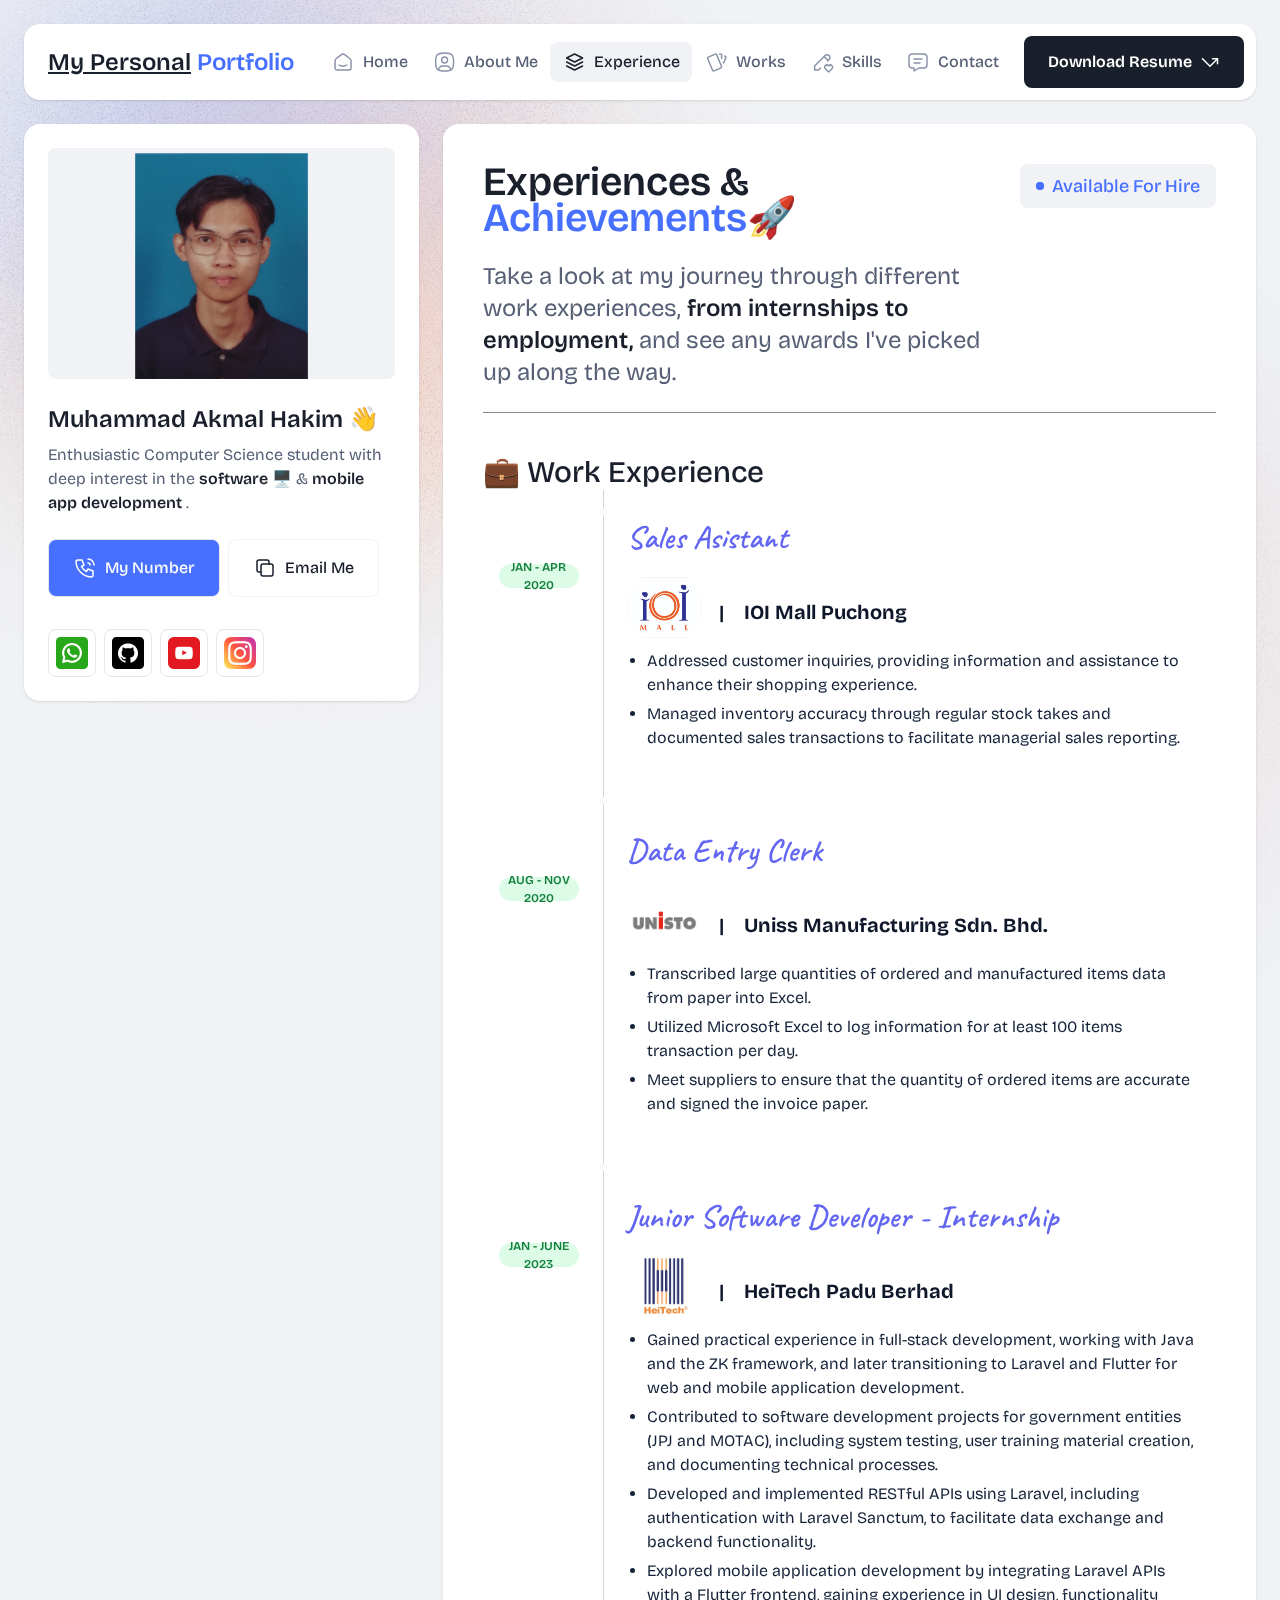
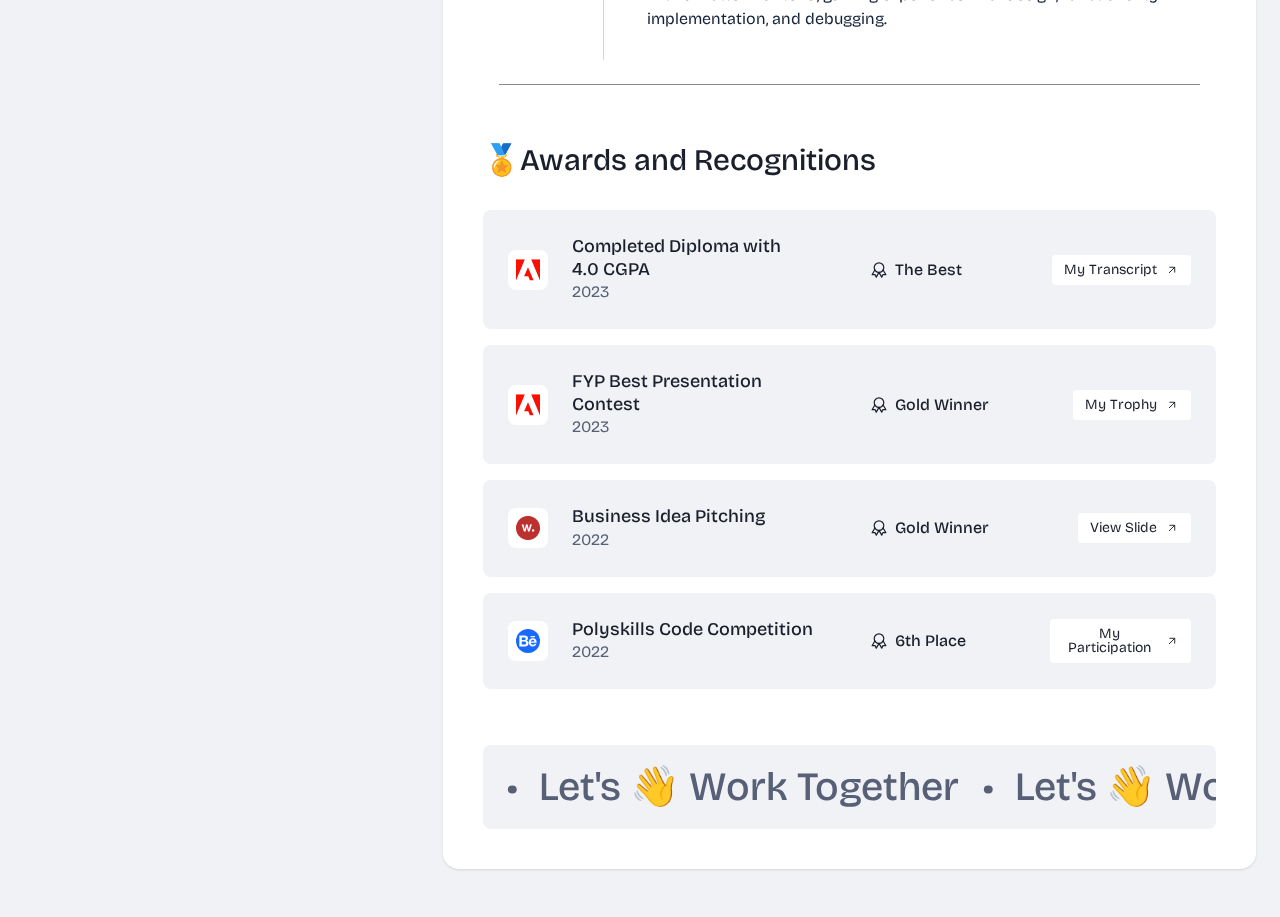
==== commit 88cf75ea: "Add files via upload" ====
--- a/experience.html
+++ b/experience.html
@@ -623,7 +623,7 @@
                                 </div>
                                 <div class="">
                                     <h5 class="font-medium leading-tight text-dark dark:text-light xl:text-lg xl:leading-tight">
-                                        FYP Exhibition Contest
+                                        FYP Best Presentation Contest
                                     </h5>
                                     <p class="text-muted">2023</p>
                                 </div>
